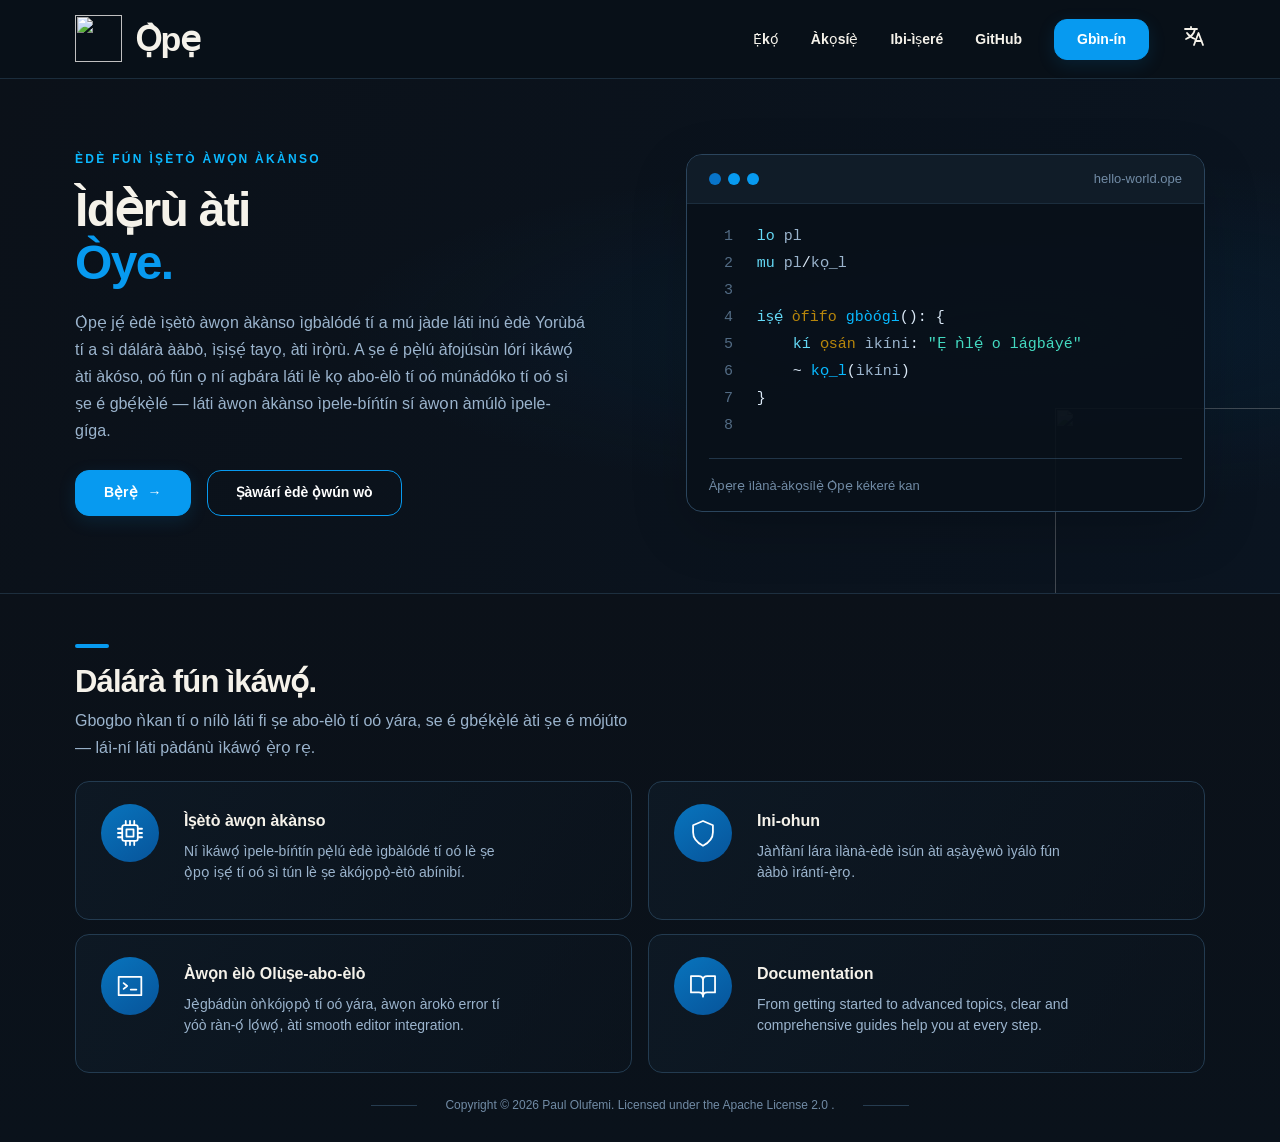
==== index-yo.html @ 77ce3d04 "Added menu open and close functionality" ====
<!DOCTYPE html>
<html lang="en">

<head>
    <meta charset="UTF-8">
    <meta name="viewport" content="width=device-width, initial-scale=1.0">
    <meta name="theme-color" content="#0b1119">
    <meta name="description" content="Ọ̀pẹ is a modern systems programming language designed for performance, safety, and simplicity.">
    <title>Ọ̀pẹ programming language</title>
    <link rel="icon" type="image/x-icon" href="./favicon.ico">
    <link rel="stylesheet" href="./styles/style.css">
</head>

<body>
    <header class="site-header">
        <nav class="navbar container" aria-label="Main navigation">
            <a class="brand">
                <img src="./assets/ope_logo.png" alt="" class="brand-logo">
                <span>Ọ̀pẹ</span>
            </a>
            <div class="nav-links-container" id="navigation">
                <div class="nav-links">
                    <a href="#features">Ẹ̀kọ́</a>
                    <a href="#docs">Àkọsíẹ̀</a>
                    <a href="">Ibi-ìṣeré</a>
                    <a href="https://github.com/ede-ope" target="_blank" rel="noreferrer">GitHub</a>
                    <a class="button button-small" href="#get-started">Gbìn-ín</a>
                    <div class="translation" aria-hidden="true">
                        <svg xmlns="http://www.w3.org/2000/svg" class="trans-svg" width="24" height="24" viewBox="0 0 24 24" fill="none" stroke="currentColor" stroke-width="1.8" stroke-linecap="round" stroke-linejoin="round">
                          <path d="M4 5h12M10 3v2"/>
                          <path d="M14 5c-1 5-4 8-9 10"/>
                          <path d="M6 9c2 3 5 5 8 6"/>
                          <path d="m13 21 4.5-12 4.5 12"/>
                          <path d="M14.5 17h6"/>
                        </svg>
                        <div class="supported-languages">
                            <a class="translate-to" href="./index.html">English</a>
                            <a class="translate-to" href="">Yoruba</a>
                        </div>
                    </div>
                </div>
            </div>
            <button class="menu-toggle" id="menuToggle" aria-label="Open menu" aria-expanded="false" aria-controls="navigation">
              <span></span>
              <span></span>
              <span></span>
            </button>
        </nav>
    </header>

    <main>
        <section class="hero">
            <!-- <div class="hero-mark" aria-hidden="true"> -->
            <img src="./assets/ope_logo.png" alt="" class="hero-mark">
            <!-- <span class="hero-mark-inner"></span> -->
            <!-- </div> -->
            <div class="container hero-grid">
                <div class="hero-copy">
                    <p class="eyebrow">ÈDÈ FÚN ÌṢÈTÒ ÀWỌN ÀKÀNSO</p>
                    <h1>Ìdẹ̀rù àti<br><span>Òye.</span></h1>
                    <p class="hero-description">
                        Ọ̀pẹ jẹ́ èdè ìṣètò àwọn àkànso ìgbàlódé tí a mú jàde láti inú èdè Yorùbá tí a sì dálárà ààbò, ìṣiṣẹ́ tayọ, àti ìrọ̀rù. A ṣe é pẹ̀lú àfojúsùn lórí ìkáwọ́ àti àkóso, oó fún ọ ní agbára láti lè kọ abo-èlò tí oó múnádóko tí oó sì ṣe é gbẹ́kẹ̀lé — láti àwọn
                        àkànso ìpele-bíńtín sí àwọn àmúlò ìpele-gíga.
                    </p>
                    <div class="hero-actions" id="get-started">
                        <a class="button" href="#docs">Bẹ̀rẹ̀ <span aria-hidden="true">→</span></a>
                        <a class="button button-outline" href="#features">Ṣàwárí èdè ọ̀wún wò</a>
                    </div>
                </div>

                <div class="code-window" aria-label="Example Ọ̀pẹ code">
                    <div class="window-bar">
                        <div class="window-dots" aria-hidden="true"><i></i><i></i><i></i></div>
                        <span class="filename">hello-world.ope</span>
                    </div>
                    <div class="code-content">
                        <div class="code-line"><span class="line-number">1</span><code><span class="syntax-keyword">lo</span> <span class="syntax-ident">pl</span></code></div>
                        <div class="code-line"><span class="line-number">2</span><code><span class="syntax-keyword">mu</span> <span class="syntax-ident">pl</span>/<span class="syntax-ident">kọ_l</span></code></div>
                        <div class="code-line blank"><span class="line-number">3</span><code></code></div>
                        <div class="code-line"><span class="line-number">4</span><code><span class="syntax-keyword">iṣẹ́</span> <span class="syntax-type">òfìfo</span> <span class="syntax-function">gbòógì</span>(): {</code></div>
                        <div class="code-line"><span class="line-number">5</span><code>    <span class="syntax-keyword">kí</span> <span class="syntax-type">ọsán</span> <span class="syntax-ident">ìkíni</span>: <span class="syntax-string">"Ẹ ǹlẹ́ o lágbáyé"</span></code></div>
                        <div class="code-line"><span class="line-number">6</span><code>    ~ <span class="syntax-function">kọ_l</span>(<span class="syntax-ident">ìkíni</span>)</code></div>
                        <div class="code-line"><span class="line-number">7</span><code>}</code></div>
                        <div class="code-line blank"><span class="line-number">8</span><code></code></div>
                    </div>
                    <div class="code-caption">Àpẹrẹ ìlànà-àkọsílẹ̀ Ọ̀pẹ kékeré kan</div>
                </div>
            </div>
        </section>

        <section class="features-section" id="features">
            <div class="container">
                <div class="section-heading">
                    <span class="heading-mark" aria-hidden="true"></span>
                    <h2>Dálárà fún ìkáwọ́.</h2>
                    <p>Gbogbo ǹkan tí o nílò láti fi ṣe abo-èlò tí oó yára, se é gbẹ́kẹ̀lé àti ṣe é mójúto<br class="desktop-break">— láì-ní láti pàdánù ìkáwọ́ ẹ̀rọ rẹ.</p>
                </div>

                <div class="feature-grid">
                    <article class="feature-card">
                        <div class="feature-icon" aria-hidden="true">
                            <svg viewBox="0 0 48 48"><rect x="13" y="13" width="22" height="22" rx="3"/><path d="M19 19h10v10H19zM18 7v6m6-6v6m6-6v6M18 35v6m6-6v6m6-6v6M7 18h6m-6 6h6m-6 6h6m22-12h6m-6 6h6m-6 6h6"/></svg>
                        </div>
                        <div>
                            <h3>Ìṣètò àwọn àkànso</h3>
                            <p>Ní ìkáwọ́ ìpele-bíńtín pẹ̀lú èdè ìgbàlódé tí oó lè ṣe ọ̀pọ iṣẹ́ tí oó sì tún lè ṣe àkójọpọ̀-ètò abínibí.</p>
                        </div>
                    </article>

                    <article class="feature-card">
                        <div class="feature-icon" aria-hidden="true">
                            <svg viewBox="0 0 48 48"><path d="M24 7 38 13v10c0 9-6 15-14 19C16 38 10 32 10 23V13z"/></svg>
                        </div>
                        <div>
                            <h3>Ini-ohun</h3>
                            <p>Jàǹfàní lára ìlànà-èdè ìsún àti aṣàyẹ̀wò ìyálò fún ààbò ìrántí-ẹ̀rọ.</p>
                        </div>
                    </article>

                    <article class="feature-card">
                        <div class="feature-icon" aria-hidden="true">
                            <svg viewBox="0 0 48 48"><path d="M8 11h32v26H8zM15 20l5 4-5 4m10 1h8"/></svg>
                        </div>
                        <div>
                            <h3>Àwọn èlò Olùṣe-abo-èlò</h3>
                            <p>Jẹ̀gbádùn òǹkójọpọ̀ tí oó yára, àwọn àrokò error tí yóò ràn-ọ́ lọ́wọ́, àti smooth editor integration.</p>
                        </div>
                    </article>

                    <article class="feature-card" id="docs">
                        <div class="feature-icon" aria-hidden="true">
                            <svg viewBox="0 0 48 48"><path d="M7 10h11c4 0 6 2 6 6v23c0-4-2-6-6-6H7zM41 10H30c-4 0-6 2-6 6v23c0-4 2-6 6-6h11z"/></svg>
                        </div>
                        <div>
                            <h3>Documentation</h3>
                            <p>From getting started to advanced topics, clear and comprehensive guides help you at every step.</p>
                        </div>
                    </article>
                </div>

                <footer class="site-footer">
                    <span></span>
                    <p>
                        Copyright &copy; 2026 Paul Olufemi. Licensed under the
                        <a href="https://www.apache.org/licenses/LICENSE-2.0">
            			Apache License 2.0
        			</a>.
                    </p>
                    <span></span>
                </footer>
            </div>
        </section>
    </main>
    <script src="scripts/script.js"></script>
</body>
</html>
---- styles/style.css ----
/* Kúì landing page — palette based on the logo */

:root {
    color-scheme: dark;
    --bg: #0b1119;
    --bg-deep: #081019;
    --panel: #0d1722;
    --panel-hover: #101e2c;
    --blue: #079af0;
    --blue-deep: #07549a;
    --text: #f5f2ea;
    --muted: #9bb4cd;
    --border: #233b50;
    --code-text: #dbe9f7;
}

* {
    box-sizing: border-box;
}

html {
    scroll-behavior: smooth;
}

body {
    margin: 0;
    background: var(--bg);
    color: var(--text);
    font-family: Inter, "Segoe UI", Roboto, Helvetica, Arial, sans-serif;
    line-height: 1.6;
}

a {
    color: inherit;
    text-decoration: none;
}

.container {
    width: min(1130px, calc(100% - 64px));
    margin-inline: auto;
}

.site-header {
    position: relative;
    z-index: 2;
    border-bottom: 1px solid rgba(83, 132, 169, .25);
    background: rgba(8, 16, 25, .94);
}

.navbar {
    min-height: 78px;
    display: flex;
    align-items: center;
    justify-content: space-between;
    gap: 28px;
}

.brand {
    display: inline-flex;
    align-items: center;
    gap: 13px;
    font-size: 34px;
    font-weight: 750;
    letter-spacing: -1.4px;
}

.brand-logo {
    display: block;
    width: 47px;
    height: 47px;
    object-fit: contain;
}

.nav-links {
    position: relative;
    display: flex;
    align-items: center;
    gap: 32px;
    font-size: 14px;
    font-weight: 550;
}

.nav-links>a:not(.button) {
    transition: color 160ms ease;
}

.nav-links>a:not(.button):hover {
    color: var(--blue);
}

.nav-links>.translation .trans-svg:not(.button) {
    transition: color 160ms ease;
}

.nav-links>.translation .trans-svg:not(.button):hover {
    color: var(--blue);
}

.button {
    display: inline-flex;
    align-items: center;
    justify-content: center;
    gap: 10px;
    min-height: 46px;
    padding: 0 28px;
    border: 1px solid var(--blue);
    border-radius: 14px;
    background: var(--blue);
    color: #fff;
    font-weight: 650;
    font-size: 14px;
    box-shadow: 0 5px 18px rgba(7, 154, 240, .13);
    transition: background 160ms ease, transform 160ms ease, box-shadow 160ms ease;
}

.button:hover {
    background: #168fe0;
    box-shadow: 0 7px 24px rgba(7, 154, 240, .24);
    transform: translateY(-1px);
}

.button-small {
    min-height: 41px;
    padding-inline: 22px;
    border-radius: 13px;
}

.button-outline {
    background: transparent;
    box-shadow: none;
}

.button-outline:hover {
    background: rgba(7, 154, 240, .09);
}

.translation {
    position: relative;
    cursor: pointer;
}

.supported-languages {
    position: absolute;
    top: 25px;
    left: 4px;
    padding-top: 10px;
    padding-bottom: 10px;
    padding-left: 20px;
    padding-right: 20px;
    border-radius: 14px;
    display: flex;
    flex-direction: column;
    gap: 10px;
    background: rgba(7, 154, 240, 0.25);
    backdrop-filter: blur(20px);
    -webkit-backdrop-filter: blur(12px);
    opacity: 0;
    visibility: hidden;
    transition: opacity 160ms ease, visibility 160ms ease;
}

.translation:hover .supported-languages {
    opacity: 1;
    visibility: visible;
}

.supported-languages>a:not(.button) {
    transition: color 160ms ease;
}

.supported-languages>a:not(.button):hover {
    color: var(--blue);
}

.menu-toggle {
    opacity: 0;
    visibility: hidden;
    position: absolute;
    width: 42px;
    height: 42px;
    padding: 10px;
    display: flex;
    flex-direction: column;
    justify-content: center;
    gap: 6px;
    border: none;
    background: transparent;
}

.menu-toggle span {
    display: block;
    width: 100%;
    height: 2px;
    background: var(--text);
    border-radius: 2px;
    transition: transform 0.3s ease, opacity 0.2s ease;
    transform-origin: center;
}

.hero {
    position: relative;
    isolation: isolate;
    overflow: hidden;
    border-bottom: 1px solid rgba(83, 132, 169, .25);
    background: radial-gradient(ellipse at 79% 49%, rgba(4, 83, 139, .15), transparent 47%), linear-gradient(110deg, #0b1119 0%, #0a1420 100%);
}

.hero-grid {
    min-height: 514px;
    display: grid;
    grid-template-columns: minmax(0, 1.04fr) minmax(420px, .96fr);
    align-items: center;
    gap: 48px;
    padding-block: 66px 72px;
}

.hero-copy {
    position: relative;
    z-index: 1;
}

.eyebrow {
    margin: 0 0 13px;
    color: #0bb8ff;
    font-size: 12px;
    font-weight: 750;
    letter-spacing: 2.3px;
}

h1 {
    margin: 0;
    max-width: 650px;
    font-size: clamp(36px, 4vw, 48px);
    line-height: 1.12;
    letter-spacing: -1.7px;
    font-weight: 760;
}

h1 span {
    color: var(--blue);
}

.hero-description {
    max-width: 510px;
    margin: 20px 0 25px;
    color: var(--muted);
    font-size: 16px;
    line-height: 1.68;
}

.hero-actions {
    display: flex;
    flex-wrap: wrap;
    gap: 16px;
}

.hero-mark {
    position: absolute;
    z-index: -1;
    width: 390px;
    height: 390px;
    right: -165px;
    bottom: -205px;
    opacity: .3;
    /* transform: rotate(45deg); border: 70px solid transparent;
  	border-right-color: var(--blue-deep); border-bottom-color: #086db8;*/
    filter: drop-shadow(0 0 35px rgba(7, 154, 240, .1));
}


/* .hero-mark-inner {
  display: block;
  width: 180px;
  height: 180px;
  border: 30px solid rgba(7, 154, 240, 0.12);
  border-radius: 12px;
} */

.code-window {
    position: relative;
    z-index: 1;
    overflow: hidden;
    width: 100%;
    border: 1px solid #2b455d;
    border-radius: 16px;
    background: rgba(8, 16, 25, .91);
    box-shadow: 0 18px 55px rgba(0, 0, 0, .18);
}

.window-bar {
    height: 49px;
    display: flex;
    align-items: center;
    justify-content: space-between;
    padding: 0 22px;
    border-bottom: 1px solid rgba(67, 105, 137, .22);
    background: rgba(20, 34, 48, .7);
}

.window-dots {
    display: flex;
    gap: 7px;
}

.window-dots i {
    display: block;
    width: 12px;
    height: 12px;
    border-radius: 50%;
    background: var(--blue);
}

.window-dots i:first-child {
    background: #0874c9;
}

.filename,
.code-caption {
    color: #718ba5;
    font-size: 13px;
}

.code-content {
    padding: 19px 22px 7px;
    overflow-x: auto;
}

.code-line {
    display: grid;
    grid-template-columns: 40px max-content;
    gap: 8px;
    min-height: 27px;
    font: 15px/1.8 "Cascadia Code", Consolas, "SFMono-Regular", monospace;
    white-space: pre;
}

.line-number {
    color: #526b84;
    text-align: center;
    user-select: none;
}

.code-line {
    color: var(--code-text);
}

.syntax-keyword {
    color: #64d9f6;
}

.syntax-function {
    color: #08b9ff;
}

.syntax-string {
    color: #43d9c0;
}

.syntax-type {
    color: #B8860B;
}

.syntax-ident {
    color: var(--muted);
}

.code-caption {
    margin: 12px 22px 0;
    padding: 17px 0 14px;
    border-top: 1px solid rgba(67, 105, 137, .42);
}

.features-section {
    padding: 50px 0 27px;
    background: linear-gradient(180deg, #0b1119, #0a121b);
}

.section-heading {
    margin-bottom: 20px;
}

.heading-mark {
    display: block;
    width: 34px;
    height: 4px;
    margin-bottom: 15px;
    border-radius: 99px;
    background: var(--blue);
}

.section-heading h2 {
    margin: 0 0 5px;
    font-size: 31px;
    line-height: 1.25;
    letter-spacing: -.8px;
}

.section-heading p {
    margin: 0;
    color: var(--muted);
    font-size: 16px;
    line-height: 1.7;
}

.feature-grid {
    display: grid;
    grid-template-columns: repeat(2, minmax(0, 1fr));
    gap: 14px 16px;
}

.feature-card {
    display: flex;
    align-items: flex-start;
    gap: 25px;
    min-height: 139px;
    padding: 22px 25px;
    cursor: default;
    border: 1px solid var(--border);
    border-radius: 14px;
    background: linear-gradient(120deg, rgba(14, 26, 38, .8), rgba(11, 20, 30, .55));
    transition: border-color 160ms ease, background 160ms ease, transform 160ms ease;
}

.feature-card:hover {
    transform: translateY(-2px);
    border-color: rgba(7, 154, 240, .65);
    background: var(--panel-hover);
}

.feature-icon {
    flex: 0 0 58px;
    width: 58px;
    height: 58px;
    display: grid;
    place-items: center;
    border-radius: 50%;
    background: linear-gradient(145deg, #0874bd, #07549a);
    color: white;
}

.feature-icon svg {
    width: 34px;
    height: 34px;
    fill: none;
    stroke: currentColor;
    stroke-width: 2.5;
    stroke-linecap: round;
    stroke-linejoin: round;
}

.feature-card h3 {
    margin: 4px 0 7px;
    font-size: 16px;
    font-weight: 700;
}

.feature-card p {
    max-width: 330px;
    margin: 0;
    color: var(--muted);
    font-size: 14px;
    line-height: 1.55;
}

.site-footer {
    display: flex;
    align-items: center;
    justify-content: center;
    gap: 28px;
    padding-top: 23px;
    color: #718ba5;
    font-size: 12px;
}

.site-footer span {
    width: 46px;
    height: 1px;
    background: #263c50;
}

.site-footer p {
    margin: 0;
}

@media (max-width: 900px) {
    .menu-toggle {
        opacity: 1;
        visibility: visible;
        position: inherit;
        cursor: pointer;
        z-index: 200;
    }
    /* Top line becomes the upper half of × */
    .menu-toggle.active span:nth-child(1) {
        transform: translateY(8px) rotate(45deg);
    }
    /* Middle line disappears */
    .menu-toggle.active span:nth-child(2) {
        opacity: 0;
    }
    /* Bottom line becomes the lower half of × */
    .menu-toggle.active span:nth-child(3) {
        transform: translateY(-8px) rotate(-45deg);
    }
    .nav-links-container.active {
        opacity: 1;
        visibility: visible;
    }
    .nav-links-container {
        opacity: 0;
        visibility: hidden;
        background-color: transparent;
        position: fixed;
        top: 0px;
        left: 0px;
        right: 0px;
        bottom: 0px;
    }
    .nav-links {
        /* opacity: 0;
        visibility: hidden; */
        position: absolute;
        display: flex;
        flex-direction: column;
        align-items: self-start;
        height: 100%;
        width: 100%;
        margin-left: 50%;
        padding-top: 50px;
        padding-left: 30px;
        background-color: var(--border);
    }
    .container {
        width: min(calc(100% - 44px), 700px);
    }
    .hero-grid {
        grid-template-columns: 1fr;
        gap: 36px;
        padding-block: 55px;
    }
    .hero-description {
        max-width: 650px;
    }
    .code-window {
        max-width: 650px;
    }
    .hero-mark {
        right: -245px;
        bottom: -110px;
    }
}

@media (max-width: 620px) {
    .container {
        width: calc(100% - 36px);
    }
    /* .navbar {
        align-items: flex-start;
        flex-direction: column;
        gap: 12px;
        padding-block: 12px 15px;
    } */
    .brand {
        font-size: 28px;
    }
    .brand-logo {
        width: 38px;
        height: 38px;
    }
    .nav-links {
        font-size: 13px;
        margin-left: 30%;
    }
    .button-small {
        min-height: 35px;
        padding-inline: 13px;
        border-radius: 10px;
    }
    .hero-grid {
        padding-block: 43px;
    }
    .eyebrow {
        font-size: 10px;
        letter-spacing: 1.6px;
    }
    h1 {
        font-size: clamp(33px, 9vw, 43px);
        letter-spacing: -1.2px;
    }
    .hero-description {
        font-size: 15px;
    }
    .hero-actions {
        gap: 10px;
    }
    .hero-actions .button {
        min-height: 43px;
        padding-inline: 17px;
        font-size: 13px;
    }
    .window-bar {
        padding-inline: 14px;
    }
    .code-content {
        padding-inline: 10px;
    }
    .code-line {
        grid-template-columns: 25px max-content;
        gap: 5px;
        font-size: 12px;
    }
    .code-caption {
        margin-inline: 14px;
    }
    .features-section {
        padding-top: 38px;
    }
    .section-heading h2 {
        font-size: 27px;
    }
    .section-heading p {
        font-size: 15px;
    }
    .desktop-break {
        display: none;
    }
    .feature-grid {
        grid-template-columns: 1fr;
        gap: 12px;
    }
    .feature-card {
        min-height: auto;
        gap: 16px;
        padding: 19px 16px;
    }
    .feature-icon {
        flex-basis: 48px;
        width: 48px;
        height: 48px;
    }
    .feature-icon svg {
        width: 29px;
        height: 29px;
    }
    .site-footer {
        gap: 12px;
        font-size: 10px;
    }
    .site-footer span {
        width: 20px;
    }
}
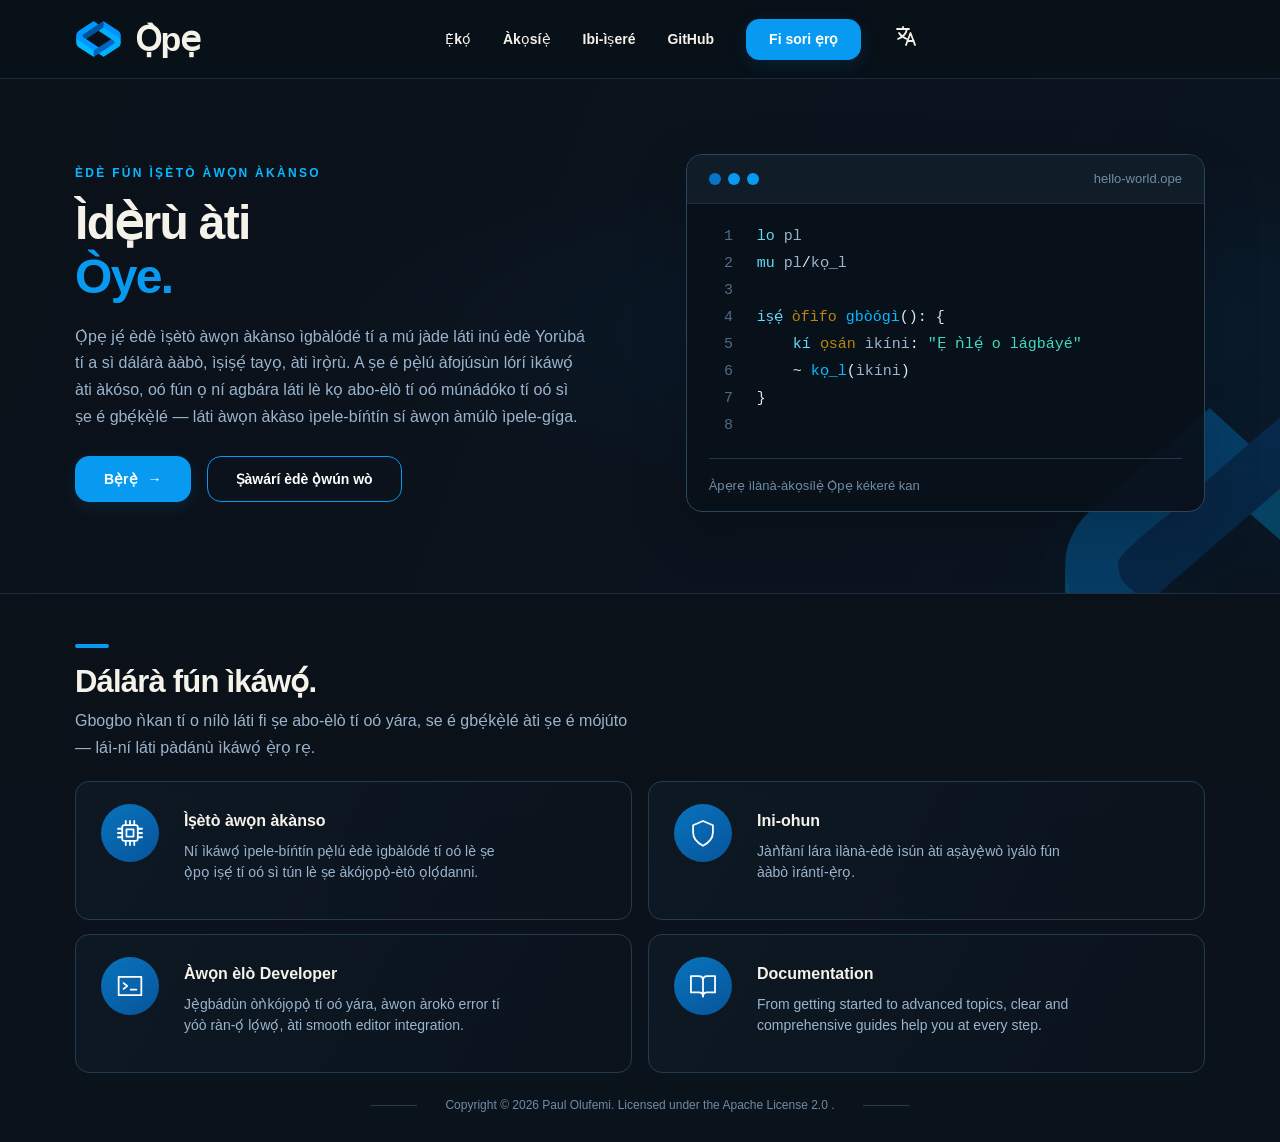
==== commit 221fa3d8: "added yoruba pages and working on menu" ====
--- a/index-yo.html
+++ b/index-yo.html
@@ -18,13 +18,13 @@
                 <img src="./assets/ope_logo.png" alt="" class="brand-logo">
                 <span>Ọ̀pẹ</span>
             </a>
-            <div class="nav-links-container" id="navigation">
+            <div class="nav-links-container">
                 <div class="nav-links">
                     <a href="#features">Ẹ̀kọ́</a>
                     <a href="#docs">Àkọsíẹ̀</a>
                     <a href="">Ibi-ìṣeré</a>
                     <a href="https://github.com/ede-ope" target="_blank" rel="noreferrer">GitHub</a>
-                    <a class="button button-small" href="#get-started">Gbìn-ín</a>
+                    <a class="button button-small" href="#get-started">Fi sori ẹrọ</a>
                     <div class="translation" aria-hidden="true">
                         <svg xmlns="http://www.w3.org/2000/svg" class="trans-svg" width="24" height="24" viewBox="0 0 24 24" fill="none" stroke="currentColor" stroke-width="1.8" stroke-linecap="round" stroke-linejoin="round">
                           <path d="M4 5h12M10 3v2"/>
@@ -60,7 +60,7 @@
                     <h1>Ìdẹ̀rù àti<br><span>Òye.</span></h1>
                     <p class="hero-description">
                         Ọ̀pẹ jẹ́ èdè ìṣètò àwọn àkànso ìgbàlódé tí a mú jàde láti inú èdè Yorùbá tí a sì dálárà ààbò, ìṣiṣẹ́ tayọ, àti ìrọ̀rù. A ṣe é pẹ̀lú àfojúsùn lórí ìkáwọ́ àti àkóso, oó fún ọ ní agbára láti lè kọ abo-èlò tí oó múnádóko tí oó sì ṣe é gbẹ́kẹ̀lé — láti àwọn
-                        àkànso ìpele-bíńtín sí àwọn àmúlò ìpele-gíga.
+                        àkàso ìpele-bíńtín sí àwọn àmúlò ìpele-gíga.
                     </p>
                     <div class="hero-actions" id="get-started">
                         <a class="button" href="#docs">Bẹ̀rẹ̀ <span aria-hidden="true">→</span></a>
@@ -103,7 +103,7 @@
                         </div>
                         <div>
                             <h3>Ìṣètò àwọn àkànso</h3>
-                            <p>Ní ìkáwọ́ ìpele-bíńtín pẹ̀lú èdè ìgbàlódé tí oó lè ṣe ọ̀pọ iṣẹ́ tí oó sì tún lè ṣe àkójọpọ̀-ètò abínibí.</p>
+                            <p>Ní ìkáwọ́ ìpele-bíńtín pẹ̀lú èdè ìgbàlódé tí oó lè ṣe ọ̀pọ iṣẹ́ tí oó sì tún lè ṣe àkójọpọ̀-ètò ọlọ́danni.</p>
                         </div>
                     </article>
 
@@ -122,7 +122,7 @@
                             <svg viewBox="0 0 48 48"><path d="M8 11h32v26H8zM15 20l5 4-5 4m10 1h8"/></svg>
                         </div>
                         <div>
-                            <h3>Àwọn èlò Olùṣe-abo-èlò</h3>
+                            <h3>Àwọn èlò Developer</h3>
                             <p>Jẹ̀gbádùn òǹkójọpọ̀ tí oó yára, àwọn àrokò error tí yóò ràn-ọ́ lọ́wọ́, àti smooth editor integration.</p>
                         </div>
                     </article>
@@ -151,6 +151,6 @@
             </div>
         </section>
     </main>
-    <script src="scripts/script.js"></script>
 </body>
+
 </html>
--- a/styles/style.css
+++ b/styles/style.css
@@ -175,7 +175,6 @@
 .menu-toggle {
     opacity: 0;
     visibility: hidden;
-    position: absolute;
     width: 42px;
     height: 42px;
     padding: 10px;
@@ -507,8 +506,8 @@
         visibility: visible;
     }
     .nav-links-container {
-        opacity: 0;
-        visibility: hidden;
+        /* opacity: 0;
+        visibility: hidden; */
         background-color: transparent;
         position: fixed;
         top: 0px;
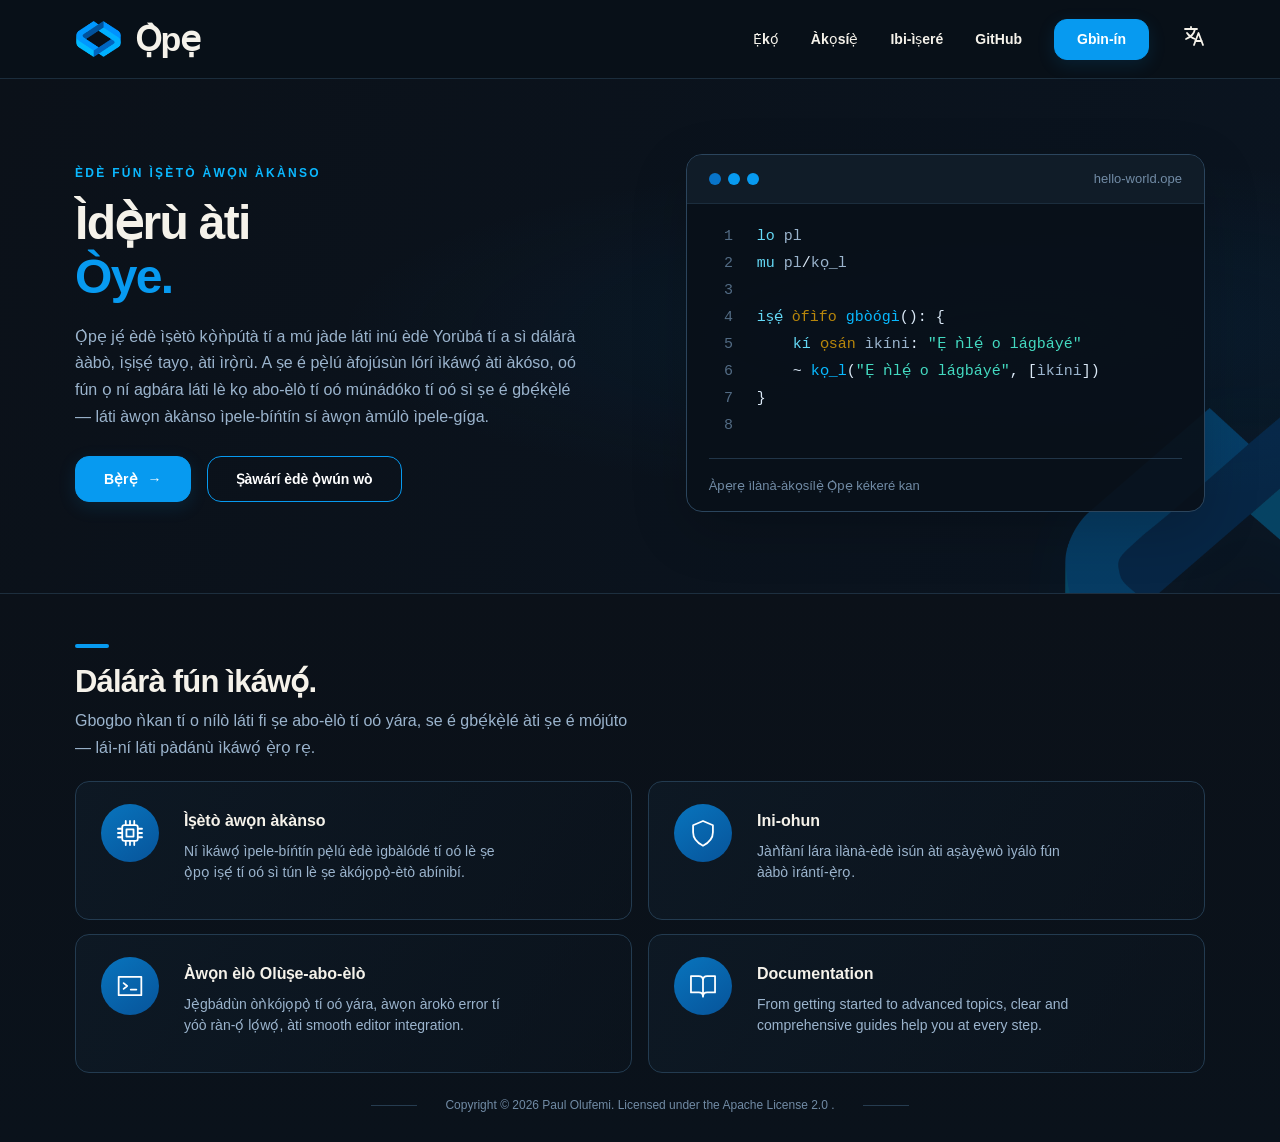
==== commit 18dc6d39: "minor content changes" ====
--- a/index-yo.html
+++ b/index-yo.html
@@ -18,13 +18,13 @@
                 <img src="./assets/ope_logo.png" alt="" class="brand-logo">
                 <span>Ọ̀pẹ</span>
             </a>
-            <div class="nav-links-container">
+            <div class="nav-links-container" id="navigation">
                 <div class="nav-links">
                     <a href="#features">Ẹ̀kọ́</a>
                     <a href="#docs">Àkọsíẹ̀</a>
                     <a href="">Ibi-ìṣeré</a>
                     <a href="https://github.com/ede-ope" target="_blank" rel="noreferrer">GitHub</a>
-                    <a class="button button-small" href="#get-started">Fi sori ẹrọ</a>
+                    <a class="button button-small" href="#get-started">Gbìn-ín</a>
                     <div class="translation" aria-hidden="true">
                         <svg xmlns="http://www.w3.org/2000/svg" class="trans-svg" width="24" height="24" viewBox="0 0 24 24" fill="none" stroke="currentColor" stroke-width="1.8" stroke-linecap="round" stroke-linejoin="round">
                           <path d="M4 5h12M10 3v2"/>
@@ -59,8 +59,8 @@
                     <p class="eyebrow">ÈDÈ FÚN ÌṢÈTÒ ÀWỌN ÀKÀNSO</p>
                     <h1>Ìdẹ̀rù àti<br><span>Òye.</span></h1>
                     <p class="hero-description">
-                        Ọ̀pẹ jẹ́ èdè ìṣètò àwọn àkànso ìgbàlódé tí a mú jàde láti inú èdè Yorùbá tí a sì dálárà ààbò, ìṣiṣẹ́ tayọ, àti ìrọ̀rù. A ṣe é pẹ̀lú àfojúsùn lórí ìkáwọ́ àti àkóso, oó fún ọ ní agbára láti lè kọ abo-èlò tí oó múnádóko tí oó sì ṣe é gbẹ́kẹ̀lé — láti àwọn
-                        àkàso ìpele-bíńtín sí àwọn àmúlò ìpele-gíga.
+                        Ọ̀pẹ jẹ́ èdè ìṣètò kọ̀ǹpútà tí a mú jàde láti inú èdè Yorùbá tí a sì dálárà ààbò, ìṣiṣẹ́ tayọ, àti ìrọ̀rù. A ṣe é pẹ̀lú àfojúsùn lórí ìkáwọ́ àti àkóso, oó fún ọ ní agbára láti lè kọ abo-èlò tí oó múnádóko tí oó sì ṣe é gbẹ́kẹ̀lé — láti àwọn àkànso ìpele-bíńtín
+                        sí àwọn àmúlò ìpele-gíga.
                     </p>
                     <div class="hero-actions" id="get-started">
                         <a class="button" href="#docs">Bẹ̀rẹ̀ <span aria-hidden="true">→</span></a>
@@ -79,7 +79,7 @@
                         <div class="code-line blank"><span class="line-number">3</span><code></code></div>
                         <div class="code-line"><span class="line-number">4</span><code><span class="syntax-keyword">iṣẹ́</span> <span class="syntax-type">òfìfo</span> <span class="syntax-function">gbòógì</span>(): {</code></div>
                         <div class="code-line"><span class="line-number">5</span><code>    <span class="syntax-keyword">kí</span> <span class="syntax-type">ọsán</span> <span class="syntax-ident">ìkíni</span>: <span class="syntax-string">"Ẹ ǹlẹ́ o lágbáyé"</span></code></div>
-                        <div class="code-line"><span class="line-number">6</span><code>    ~ <span class="syntax-function">kọ_l</span>(<span class="syntax-ident">ìkíni</span>)</code></div>
+                        <div class="code-line"><span class="line-number">6</span><code>    ~ <span class="syntax-function">kọ_l</span>(<span class="syntax-string">"Ẹ ǹlẹ́ o lágbáyé"</span>, [<span class="syntax-ident">ìkíni</span>])</code></div>
                         <div class="code-line"><span class="line-number">7</span><code>}</code></div>
                         <div class="code-line blank"><span class="line-number">8</span><code></code></div>
                     </div>
@@ -103,7 +103,7 @@
                         </div>
                         <div>
                             <h3>Ìṣètò àwọn àkànso</h3>
-                            <p>Ní ìkáwọ́ ìpele-bíńtín pẹ̀lú èdè ìgbàlódé tí oó lè ṣe ọ̀pọ iṣẹ́ tí oó sì tún lè ṣe àkójọpọ̀-ètò ọlọ́danni.</p>
+                            <p>Ní ìkáwọ́ ìpele-bíńtín pẹ̀lú èdè ìgbàlódé tí oó lè ṣe ọ̀pọ iṣẹ́ tí oó sì tún lè ṣe àkójọpọ̀-ètò abínibí.</p>
                         </div>
                     </article>
 
@@ -122,7 +122,7 @@
                             <svg viewBox="0 0 48 48"><path d="M8 11h32v26H8zM15 20l5 4-5 4m10 1h8"/></svg>
                         </div>
                         <div>
-                            <h3>Àwọn èlò Developer</h3>
+                            <h3>Àwọn èlò Olùṣe-abo-èlò</h3>
                             <p>Jẹ̀gbádùn òǹkójọpọ̀ tí oó yára, àwọn àrokò error tí yóò ràn-ọ́ lọ́wọ́, àti smooth editor integration.</p>
                         </div>
                     </article>
@@ -151,6 +151,7 @@
             </div>
         </section>
     </main>
+    <script src="scripts/script.js"></script>
 </body>
 
 </html>
--- a/styles/style.css
+++ b/styles/style.css
@@ -175,6 +175,7 @@
 .menu-toggle {
     opacity: 0;
     visibility: hidden;
+    position: absolute;
     width: 42px;
     height: 42px;
     padding: 10px;
@@ -489,6 +490,10 @@
         cursor: pointer;
         z-index: 200;
     }
+    .menu-toggle.active {
+        position: fixed;
+        right: 20px;
+    }
     /* Top line becomes the upper half of × */
     .menu-toggle.active span:nth-child(1) {
         transform: translateY(8px) rotate(45deg);
@@ -506,8 +511,8 @@
         visibility: visible;
     }
     .nav-links-container {
-        /* opacity: 0;
-        visibility: hidden; */
+        opacity: 0;
+        visibility: hidden;
         background-color: transparent;
         position: fixed;
         top: 0px;
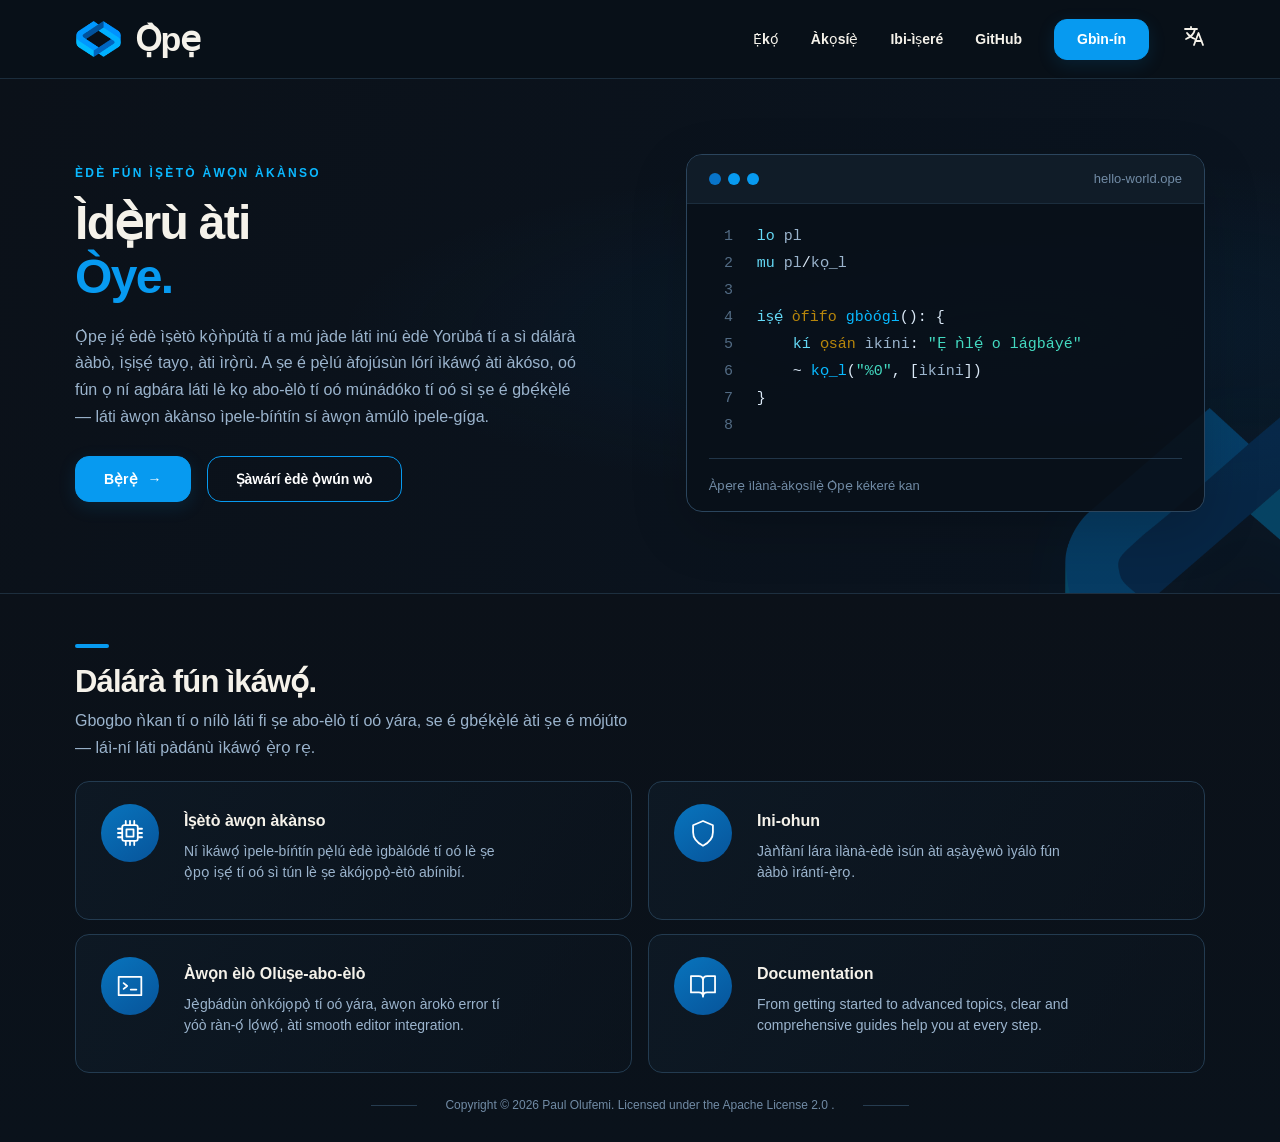
==== commit 9228611a: "edit code example" ====
--- a/index-yo.html
+++ b/index-yo.html
@@ -79,7 +79,7 @@
                         <div class="code-line blank"><span class="line-number">3</span><code></code></div>
                         <div class="code-line"><span class="line-number">4</span><code><span class="syntax-keyword">iṣẹ́</span> <span class="syntax-type">òfìfo</span> <span class="syntax-function">gbòógì</span>(): {</code></div>
                         <div class="code-line"><span class="line-number">5</span><code>    <span class="syntax-keyword">kí</span> <span class="syntax-type">ọsán</span> <span class="syntax-ident">ìkíni</span>: <span class="syntax-string">"Ẹ ǹlẹ́ o lágbáyé"</span></code></div>
-                        <div class="code-line"><span class="line-number">6</span><code>    ~ <span class="syntax-function">kọ_l</span>(<span class="syntax-string">"Ẹ ǹlẹ́ o lágbáyé"</span>, [<span class="syntax-ident">ìkíni</span>])</code></div>
+                        <div class="code-line"><span class="line-number">6</span><code>    ~ <span class="syntax-function">kọ_l</span>(<span class="syntax-string">"%0"</span>, [<span class="syntax-ident">ìkíni</span>])</code></div>
                         <div class="code-line"><span class="line-number">7</span><code>}</code></div>
                         <div class="code-line blank"><span class="line-number">8</span><code></code></div>
                     </div>
